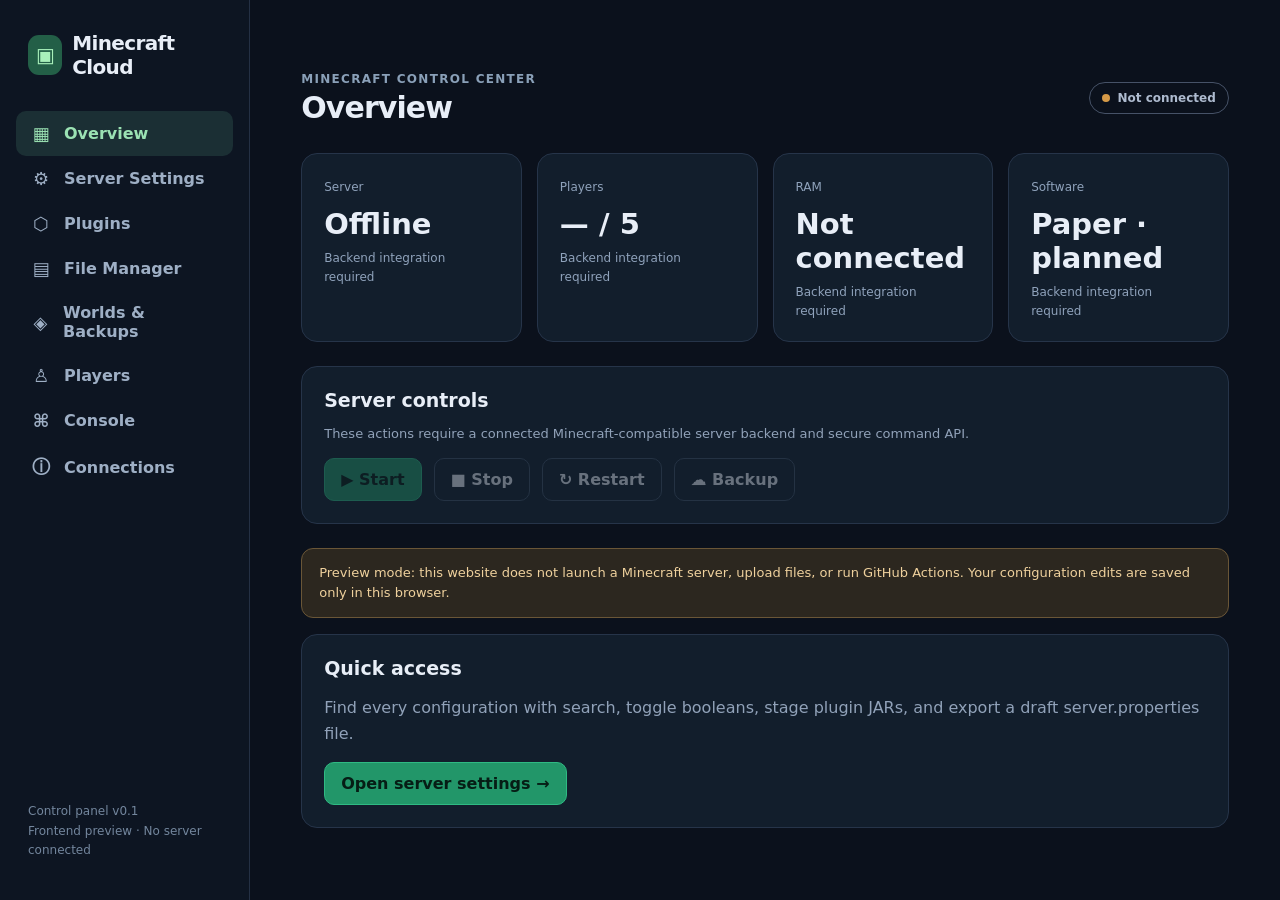
==== index.html @ 3f417384 "Build first Cloudflare Pages Minecraft control panel preview" ====
<!doctype html>
<html lang="en"><head><meta charset="UTF-8"><meta name="viewport" content="width=device-width, initial-scale=1">
<meta name="theme-color" content="#0b111c"><title>Minecraft Cloud — Control Panel</title>
<style>
:root{font-family:Inter,ui-sans-serif,system-ui,-apple-system,Segoe UI,sans-serif;color:#e8eef7;background:#0b111c;color-scheme:dark}
*{box-sizing:border-box}body{margin:0}button,input,select,textarea{font:inherit}button{cursor:pointer}button:disabled{opacity:.4;cursor:not-allowed}
.shell{display:grid;grid-template-columns:250px 1fr;min-height:100vh}.sidebar{background:#0d1522;border-right:1px solid #243044;padding:25px 16px;display:flex;flex-direction:column;gap:10px;position:sticky;top:0;height:100vh}
.brand{font-size:20px;font-weight:800;letter-spacing:-.65px;padding:6px 12px 22px;display:flex;gap:10px;align-items:center}.brand .cube{background:#235f47;color:#a8f0ba;padding:8px;border-radius:11px}
.nav{width:100%;border:0;background:transparent;color:#9eafc5;padding:12px 14px;text-align:left;border-radius:10px;font-weight:600;display:flex;align-items:center;gap:12px}
.nav:hover,.nav.active{background:#1b2f34;color:#9be2b3}.nav .ico{font-size:18px;width:22px;text-align:center}.navfoot{margin-top:auto;padding:15px 12px;color:#73869d;font-size:12px;line-height:1.6}
main{min-width:0;padding:32px clamp(18px,4vw,56px);max-width:1520px;width:100%;margin:auto}
.top{display:flex;align-items:center;justify-content:space-between;gap:14px;margin-bottom:28px;flex-wrap:wrap}.eyebrow{color:#8aa0b8;font-size:12px;text-transform:uppercase;letter-spacing:1.3px;font-weight:800}h1{font-size:30px;margin:4px 0 0;letter-spacing:-.9px}h2{font-size:19px;margin:0 0 12px}p{line-height:1.6}.muted{color:#91a2b9}.small{font-size:13px}.badge{display:inline-flex;border:1px solid #465267;color:#aebbcf;padding:8px 12px;border-radius:999px;font-weight:750;font-size:12px;gap:7px;align-items:center}.badge .dot{width:8px;height:8px;border-radius:50%;background:#d69a47}
.panel{background:#121e2c;border:1px solid #263449;border-radius:16px;padding:22px}.grid{display:grid;grid-template-columns:repeat(4,minmax(0,1fr));gap:15px}.grid.two{grid-template-columns:repeat(2,minmax(0,1fr))}.stat{padding:22px}.stat b{font-size:29px;display:block;margin:12px 0 6px}.stat span{font-size:12px;color:#8fa2bb}.section{margin:24px 0}.flex{display:flex;gap:12px;align-items:center;flex-wrap:wrap}.between{justify-content:space-between}
.btn{border:1px solid #405066;background:#26374a;color:#e8eef7;padding:11px 16px;border-radius:10px;font-weight:750}.btn:hover:not(:disabled){filter:brightness(1.16)}.btn.primary{background:#229669;border-color:#2fba83;color:#061d15}.btn.danger{background:#4c2933;border-color:#7c3b48;color:#ffb6c3}.btn.outline{background:transparent}.search,input[type=text],input[type=number],select,textarea{width:100%;background:#0d1724;color:#e6edf7;border:1px solid #35445a;border-radius:10px;padding:11px 13px;outline:none}.search:focus,input:focus,textarea:focus,select:focus{border-color:#55b995}.search{max-width:500px}.toolbar{display:flex;justify-content:space-between;gap:12px;align-items:center;flex-wrap:wrap;margin:20px 0}.rowsetting{display:flex;gap:20px;align-items:center;justify-content:space-between;padding:16px 0;border-bottom:1px solid #263449}.rowsetting:last-child{border-bottom:0}.rowsetting strong{font-size:14px}.rowsetting code{display:block;color:#7890a8;font-size:11px;margin-top:4px;overflow-wrap:anywhere}.rowsetting .desc{color:#9badc2;font-size:12px;margin-top:5px}.control{width:155px;flex-shrink:0}.switch{width:48px;height:28px;background:#485569;border:0;border-radius:30px;padding:4px;display:flex;align-items:center;transition:.15s}.switch:after{content:"";width:20px;height:20px;border-radius:50%;background:white;transition:transform .15s}.switch.on{background:#248e67}.switch.on:after{transform:translateX(20px)}
.tabs{display:flex;flex-wrap:wrap;gap:8px;margin:16px 0}.tab{border:1px solid #34455a;border-radius:9px;background:transparent;color:#9cb0c7;padding:9px 12px}.tab.active{background:#254c41;border-color:#478f71;color:#c5ffdb}
.notice{border:1px solid #6a5637;background:#2c271f;border-radius:12px;color:#efd19d;padding:14px 17px;font-size:13px;line-height:1.55;margin:16px 0}.drop{border:2px dashed #476477;border-radius:15px;text-align:center;padding:45px 20px;background:#101e2d;cursor:pointer}.drop.drag{background:#1c413a;border-color:#55c691}.drop h2{margin:0}.filetable{width:100%;border-collapse:collapse}.filetable td,.filetable th{padding:14px 9px;border-bottom:1px solid #263449;text-align:left;font-size:13px}.filetable th{color:#8b9eb7;font-size:12px}.tag{font-size:11px;border:1px solid #3c5362;padding:5px 8px;border-radius:7px;color:#a5bccf}
.console{min-height:250px;background:#080e16;border:1px solid #29374d;border-radius:10px;color:#92daa7;padding:18px;white-space:pre-wrap;font:12px/1.7 ui-monospace,Consolas,monospace}.empty{padding:32px;text-align:center;color:#99aabe}.hidden{display:none!important}.toast{position:fixed;bottom:22px;right:22px;padding:13px 18px;background:#223a32;border:1px solid #528f75;border-radius:11px;color:#e6fff0;box-shadow:0 10px 30px #0008;z-index:5}.tiny{font-size:11px;color:#8497ae}.progress{height:5px;background:#293748;border-radius:10px;overflow:hidden}.progress>div{height:100%;background:#43b787;width:45%}
@media(max-width:1000px){.grid{grid-template-columns:repeat(2,1fr)}}@media(max-width:720px){.shell{display:block}.sidebar{position:static;height:auto;padding:10px}.brand{padding:8px}.navs{display:flex;overflow:auto;gap:3px}.nav{width:auto;white-space:nowrap;padding:9px 11px;font-size:12px}.navfoot{display:none}main{padding:20px 14px}.grid{grid-template-columns:1fr 1fr}.rowsetting{align-items:flex-start}.control{width:115px}h1{font-size:25px}}
</style></head><body>
<div class="shell"><aside class="sidebar">
<div class="brand"><span class="cube">▣</span>Minecraft Cloud</div>
<div class="navs" id="nav"></div><div class="navfoot">Control panel v0.1<br>Frontend preview · No server connected</div>
</aside><main>
<div class="top"><div><div class="eyebrow">Minecraft Control Center</div><h1 id="pageTitle">Overview</h1></div><span class="badge"><span class="dot"></span> Not connected</span></div>
<div id="page"></div></main></div><div id="toast" class="toast hidden" role="status"></div>
<script>
"use strict";
const menu=[["overview","▦","Overview"],["settings","⚙","Server Settings"],["plugins","⬡","Plugins"],["files","▤","File Manager"],["worlds","◈","Worlds & Backups"],["players","♙","Players"],["console","⌘","Console"],["about","ⓘ","Connections"]];
const sections=["All","General","Gameplay","World","Network","Paper"];
const schema=[
["motd","Server MOTD","General","text","A Minecraft Server","Message shown in the multiplayer list"],
["max-players","Maximum players","General","number",5,"Maximum simultaneous players",1,100],
["difficulty","Difficulty","Gameplay","select","normal","World difficulty",["peaceful","easy","normal","hard"]],
["gamemode","Default gamemode","Gameplay","select","survival","Default game mode",["survival","creative","adventure","spectator"]],
["pvp","Enable PvP","Gameplay","bool",true,"Allow players to damage each other"],
["allow-flight","Allow flight","Gameplay","bool",false,"Allow flying players without kick"],
["white-list","Whitelist","Gameplay","bool",true,"Only permitted players can join"],
["enforce-whitelist","Enforce whitelist","Gameplay","bool",true,"Kick non-whitelisted players"],
["online-mode","Online mode","Network","bool",true,"Authenticate Minecraft accounts; keep enabled"],
["server-port","Server port","Network","number",25565,"Local Minecraft TCP port",1,65535],
["enable-command-block","Command blocks","Gameplay","bool",false,"Allow command blocks"],
["spawn-protection","Spawn protection","World","number",16,"Protected radius around spawn",0,256],
["view-distance","View distance","World","number",10,"Server chunk view distance",2,32],
["simulation-distance","Simulation distance","World","number",6,"Server simulation distance",2,32],
["max-world-size","Maximum world size","World","number",29999984,"World border limit",1,29999984],
["allow-nether","Allow Nether","World","bool",true,"Enable Nether dimension"],
["spawn-monsters","Spawn monsters","World","bool",true,"Allow hostile mob spawning"],
["spawn-animals","Spawn animals","World","bool",true,"Allow animal spawning"],
["spawn-npcs","Spawn NPCs","World","bool",true,"Allow villager and NPC spawning"],
["hardcore","Hardcore mode","Gameplay","bool",false,"Hardcore world behavior"],
["force-gamemode","Force default gamemode","Gameplay","bool",false,"Force gamemode on join"],
["player-idle-timeout","Idle kick time (minutes)","General","number",0,"0 means disabled",0,1440],
["enable-rcon","Enable RCON","Network","bool",false,"Requires a strong password and secure networking"],
["allow-headless-pistons","Allow headless pistons","Paper","bool",false,"Planned Paper configuration; exact key depends on selected Paper version"]
];
const defaults=Object.fromEntries(schema.map(x=>[x[0],x[4]]));
const safeLoad=()=>{try{return JSON.parse(localStorage.getItem("mccloud-settings")||"{}")}catch{return {}}};
let settings={...defaults,...safeLoad()}, tab="overview", category="All", search="", plugins=[], uploaded=[], pendingFiles=[];
function escapeHtml(v){return String(v).replace(/[&<>"']/g,c=>({"&":"&amp;","<":"&lt;",">":"&gt;",'"':"&quot;","'":"&#39;"}[c]))}
function toast(message){const n=document.getElementById("toast");n.textContent=message;n.classList.remove("hidden");clearTimeout(window.toastTimer);window.toastTimer=setTimeout(()=>n.classList.add("hidden"),3500)}
function persist(){localStorage.setItem("mccloud-settings",JSON.stringify(settings))}
function button(label,handler,cls=""){const b=document.createElement("button");b.className="btn "+cls;b.textContent=label;b.addEventListener("click",handler);return b}
function init(){document.getElementById("nav").innerHTML=menu.map(([id,icon,label])=>'<button class="nav" data-nav="'+id+'"><span class="ico">'+icon+'</span>'+label+'</button>').join("");document.getElementById("nav").addEventListener("click",e=>{const b=e.target.closest("[data-nav]");if(b){tab=b.dataset.nav;render()}});render()}
function render(){document.getElementById("pageTitle").textContent=menu.find(x=>x[0]===tab)[2];document.querySelectorAll(".nav").forEach(n=>n.classList.toggle("active",n.dataset.nav===tab));const p=document.getElementById("page");p.innerHTML="";({overview,settingsPage,pluginsPage,filesPage,worldsPage,playersPage,consolePage,aboutPage})[({overview:"overview",settings:"settingsPage",plugins:"pluginsPage",files:"filesPage",worlds:"worldsPage",players:"playersPage",console:"consolePage",about:"aboutPage"})[tab]](p)}
function element(tag,cls,text){const n=document.createElement(tag);if(cls)n.className=cls;if(text!==undefined)n.textContent=text;return n}
function addNotice(parent,message){parent.append(element("div","notice",message))}
function overview(p){const cards=element("div","grid");[["Server","Offline"],["Players","— / "+settings["max-players"]],["RAM","Not connected"],["Software","Paper · planned"]].forEach(([a,b])=>{const n=element("div","panel stat");n.innerHTML='<span>'+a+'</span><b>'+escapeHtml(b)+'</b><span>Backend integration required</span>';cards.append(n)});p.append(cards);
const sec=element("div","panel section");sec.innerHTML='<h2>Server controls</h2><p class="muted small">These actions require a connected Minecraft-compatible server backend and secure command API.</p>';const controls=element("div","flex");["▶ Start","■ Stop","↻ Restart","☁ Backup"].forEach(x=>{const b=button(x,()=>{},x.includes("Start")?"primary":"outline");b.disabled=true;b.title="Backend not connected";controls.append(b)});sec.append(controls);p.append(sec);addNotice(p,"Preview mode: this website does not launch a Minecraft server, upload files, or run GitHub Actions. Your configuration edits are saved only in this browser.");const links=element("div","panel");links.innerHTML='<h2>Quick access</h2><p class="muted">Find every configuration with search, toggle booleans, stage plugin JARs, and export a draft server.properties file.</p>';const b=button("Open server settings →",()=>{tab="settings";render()},"primary");links.append(b);p.append(links)}
function settingsPage(p){const info=element("p","muted small","Edit settings using switches, inputs and dropdowns. Changes are local drafts until the server backend is connected. Paper options are placeholders until version-specific schema support is added.");p.append(info);
const bar=element("div","toolbar");const s=element("input","search");s.placeholder="Search all settings (e.g. piston, PvP, distance)...";s.value=search;s.setAttribute("aria-label","Search settings");s.oninput=()=>{search=s.value;drawRows()};bar.append(s);bar.append(button("Export server.properties",exportProperties,"primary"));p.append(bar);
const cat=element("div","tabs");sections.forEach(x=>{const b=element("button","tab"+(x===category?" active":""),x);b.onclick=()=>{category=x;render()};cat.append(b)});p.append(cat);
const list=element("div","panel");list.id="settingsList";p.append(list);drawRows();
const actions=element("div","flex section");actions.append(button("Reset to defaults",()=>{if(confirm("Reset all local draft settings to defaults?")){settings={...defaults};persist();render();toast("Draft settings reset")}},"outline"));actions.append(button("Download JSON draft",()=>download("minecraft-settings-draft.json",JSON.stringify(settings,null,2),"application/json"),"outline"));p.append(actions)}
function drawRows(){const root=document.getElementById("settingsList");if(!root)return;root.innerHTML="";const values=schema.filter(x=>(category==="All"||x[2]===category)&&[x[0],x[1],x[5]].join(" ").toLowerCase().includes(search.toLowerCase()));if(!values.length){root.append(element("div","empty","No matching settings"));return}
for(const x of values){const [key,label,group,type,,description]=x;const row=element("div","rowsetting");const left=element("div","");left.innerHTML='<strong>'+escapeHtml(label)+'</strong><code>'+escapeHtml(key)+'</code><div class="desc">'+escapeHtml(description)+'</div>';row.append(left);const ctl=element("div","control");let el;if(type==="bool"){el=element("button","switch"+(settings[key]?" on":""));el.setAttribute("role","switch");el.setAttribute("aria-checked",String(!!settings[key]));el.setAttribute("aria-label",label);el.onclick=()=>{settings[key]=!settings[key];persist();el.classList.toggle("on",settings[key]);el.setAttribute("aria-checked",String(settings[key]))}}else if(type==="select"){el=element("select");x[6].forEach(value=>{const opt=element("option","",value);opt.value=value;el.append(opt)});el.value=settings[key];el.onchange=()=>{settings[key]=el.value;persist()}}else{el=element("input");el.type=type==="number"?"number":"text";el.value=settings[key];if(type==="number"){el.min=x[6];el.max=x[7]}el.onchange=()=>{const value=type==="number"?Number(el.value):el.value;if(type==="number"&&(!Number.isFinite(value)||value<x[6]||value>x[7])){toast("Value must be between "+x[6]+" and "+x[7]);el.value=settings[key];return}settings[key]=value;persist()}}ctl.append(el);row.append(ctl);root.append(row)}}
function exportProperties(){const lines=["# Minecraft Cloud local draft — not automatically applied","# Paper-specific settings must be configured in Paper YAML files.",""];for(const x of schema){if(x[2]==="Paper")continue;lines.push(x[0]+"="+settings[x[0]])}download("server.properties",lines.join("\n"),"text/plain");toast("Downloaded server.properties draft")}
function download(name,content,type){const blob=new Blob([content],{type}),a=document.createElement("a"),u=URL.createObjectURL(blob);a.href=u;a.download=name;a.click();setTimeout(()=>URL.revokeObjectURL(u),1000)}
function pluginsPage(p){addNotice(p,"Plugin files are not uploaded yet. This page validates and stages filenames locally for the future secure upload API. No plugin will run on the server.");const drop=element("div","drop");drop.innerHTML='<h2>⬆ Drag & drop plugin JARs</h2><p class="muted">or click to select .jar files · files stay on your device</p>';const input=element("input","hidden");input.type="file";input.accept=".jar";input.multiple;drop.append(input);drop.onclick=()=>input.click();drop.ondragover=e=>{e.preventDefault();drop.classList.add("drag")};drop.ondragleave=()=>drop.classList.remove("drag");drop.ondrop=e=>{e.preventDefault();drop.classList.remove("drag");stage(e.dataTransfer.files)};input.onchange=()=>stage(input.files);p.append(drop);const box=element("div","panel section");box.id="pluginList";p.append(box);drawPlugins()}
function stage(files){for(const f of files){if(!f.name.toLowerCase().endsWith(".jar")){toast("Only .jar plugins are supported");continue}if(!plugins.includes(f.name))plugins.push(f.name)}drawPlugins();toast("Selected locally; no file was uploaded")}
function drawPlugins(){const box=document.getElementById("pluginList");if(!box)return;box.innerHTML="<h2>Staged plugins ("+plugins.length+")</h2>";if(!plugins.length){box.append(element("p","muted","No plugin files selected."));return}const table=element("table","filetable");plugins.forEach(name=>{const tr=element("tr");const td=element("td","",name),status=element("td");status.append(element("span","tag","Not uploaded"));const act=element("td");act.append(button("Remove",()=>{plugins=plugins.filter(x=>x!==name);drawPlugins()},"outline"));tr.append(td,status,act);table.append(tr)});box.append(table)}
function filesPage(p){addNotice(p,"File manager preview. Remote file listing, editing, and uploads will be enabled only after a secure backend is connected.");const box=element("div","panel");box.innerHTML='<h2>Planned server files</h2><table class="filetable"><thead><tr><th>Name</th><th>Type</th><th>Status</th></tr></thead><tbody><tr><td>server.properties</td><td>Configuration</td><td>Local draft available</td></tr><tr><td>paper-global.yml</td><td>Paper YAML</td><td>Not connected</td></tr><tr><td>paper-world-defaults.yml</td><td>Paper YAML</td><td>Not connected</td></tr><tr><td>plugins/</td><td>Folder</td><td>Not connected</td></tr><tr><td>world/</td><td>Folder</td><td>Not connected</td></tr></tbody></table>';p.append(box);p.append(button("Download settings draft",exportProperties,"primary"))}
function worldsPage(p){addNotice(p,"The Google Drive folders exist, but this website is not yet authorized to read or write them. Do not paste API tokens into the browser.");const b=element("div","grid two");for(const [title,desc] of [["World manager","Browse, import, export, and restore worlds after backend integration."],["Backup manager","Create versioned snapshots, verify checksums, and restore selected backups."]]){const card=element("div","panel");card.innerHTML='<h2>'+title+'</h2><p class="muted">'+desc+'</p><span class="tag">Backend required</span>';b.append(card)}p.append(b)}
function playersPage(p){addNotice(p,"Online player list, whitelist edits, bans, and operator permissions require the running server agent.");const card=element("div","panel");card.innerHTML='<h2>Player management</h2><p class="muted">Online players: unavailable</p><p class="muted">Whitelist: '+(settings["white-list"]?"Enabled (draft)":"Disabled (draft)")+'</p><p class="tiny">Keep online-mode enabled and restrict admin access.</p>';p.append(card)}
function consolePage(p){addNotice(p,"Live logs and console commands are unavailable until the server agent is connected. No commands typed here will execute.");p.append(element("pre","console","[preview] Minecraft Cloud dashboard ready.\n[preview] No server backend configured.\n[preview] Start/Stop and RCON disabled."));const form=element("div","toolbar"),inp=element("input","search");inp.placeholder="Server commands unavailable";inp.disabled=true;form.append(inp);const send=button("Send",()=>{},"primary");send.disabled=true;form.append(send);p.append(form)}
function aboutPage(p){const box=element("div","panel");box.innerHTML='<h2>Integration status</h2><table class="filetable"><tbody><tr><td>GitHub</td><td>Repository connected to Pages by owner</td></tr><tr><td>Cloudflare Pages</td><td>Frontend deployment target</td></tr><tr><td>Google Drive</td><td>Folders created; API integration pending</td></tr><tr><td>Playit.gg</td><td>Account created; server agent pending</td></tr><tr><td>Minecraft compute</td><td>Not configured</td></tr></tbody></table><p class="muted small">Configuration values are stored in this browser using localStorage. They are not synchronized to GitHub, Drive, or Minecraft.</p>';p.append(box);addNotice(p,"Security: never place GitHub, Google OAuth, or Playit credentials in frontend JavaScript. Configure secrets only in a trusted server-side backend.")}
init();
</script></body></html>
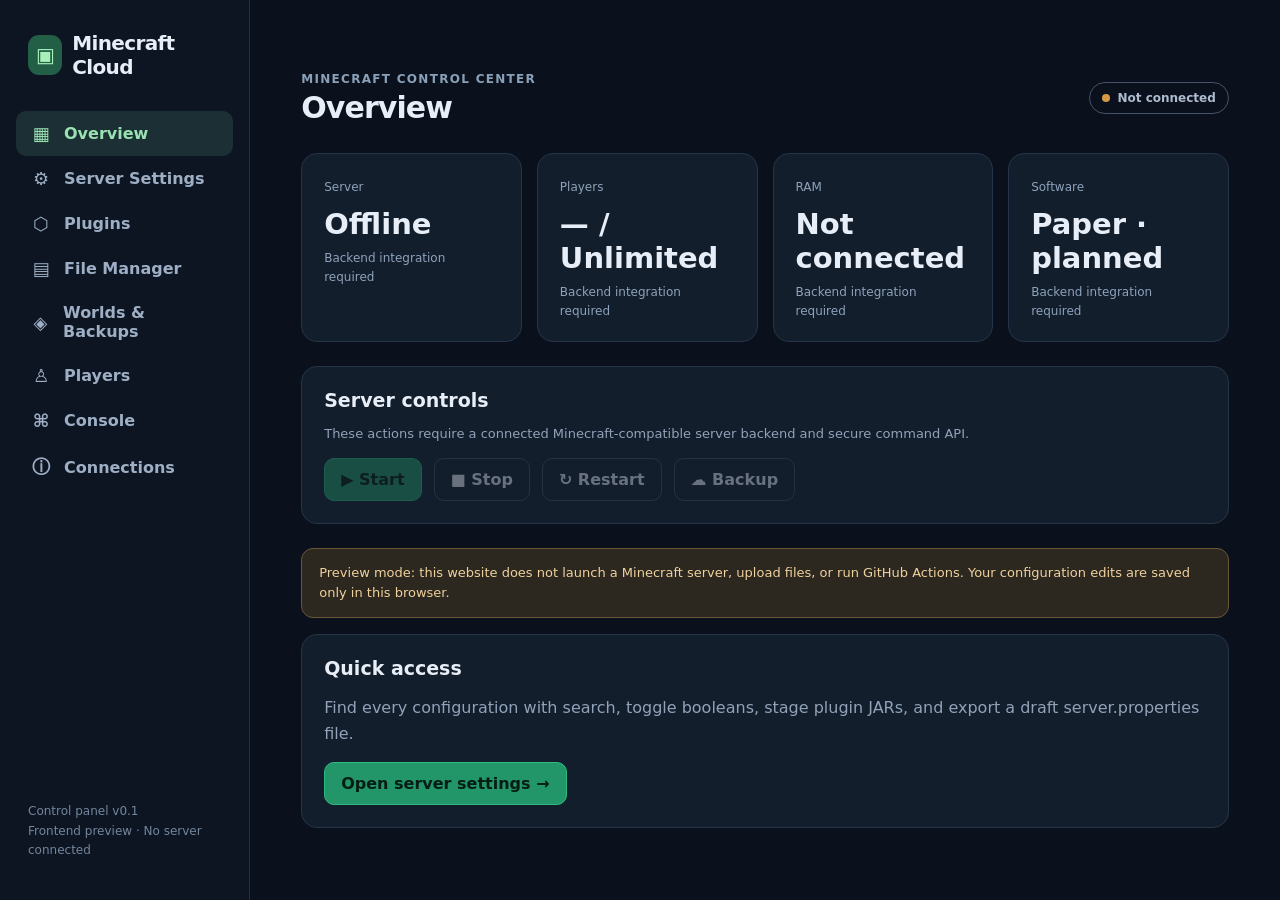
==== commit 256b92c2: "Remove five-player default and expose effectively unlimited player slots" ====
--- a/index.html
+++ b/index.html
@@ -29,7 +29,7 @@
 const sections=["All","General","Gameplay","World","Network","Paper"];
 const schema=[
 ["motd","Server MOTD","General","text","A Minecraft Server","Message shown in the multiplayer list"],
-["max-players","Maximum players","General","number",5,"Maximum simultaneous players",1,100],
+["max-players","Player slot limit","General","number",1000000,"High default cap; actual capacity depends on CPU/RAM/network",1,2147483647],
 ["difficulty","Difficulty","Gameplay","select","normal","World difficulty",["peaceful","easy","normal","hard"]],
 ["gamemode","Default gamemode","Gameplay","select","survival","Default game mode",["survival","creative","adventure","spectator"]],
 ["pvp","Enable PvP","Gameplay","bool",true,"Allow players to damage each other"],
@@ -56,6 +56,8 @@
 const defaults=Object.fromEntries(schema.map(x=>[x[0],x[4]]));
 const safeLoad=()=>{try{return JSON.parse(localStorage.getItem("mccloud-settings")||"{}")}catch{return {}}};
 let settings={...defaults,...safeLoad()}, tab="overview", category="All", search="", plugins=[], uploaded=[], pendingFiles=[];
+if(settings["max-players"]===5&&!localStorage.getItem("mccloud-player-limit-v2")){settings["max-players"]=1000000;localStorage.setItem("mccloud-settings",JSON.stringify(settings))}
+localStorage.setItem("mccloud-player-limit-v2","1");
 function escapeHtml(v){return String(v).replace(/[&<>"']/g,c=>({"&":"&amp;","<":"&lt;",">":"&gt;",'"':"&quot;","'":"&#39;"}[c]))}
 function toast(message){const n=document.getElementById("toast");n.textContent=message;n.classList.remove("hidden");clearTimeout(window.toastTimer);window.toastTimer=setTimeout(()=>n.classList.add("hidden"),3500)}
 function persist(){localStorage.setItem("mccloud-settings",JSON.stringify(settings))}
@@ -64,11 +66,12 @@
 function render(){document.getElementById("pageTitle").textContent=menu.find(x=>x[0]===tab)[2];document.querySelectorAll(".nav").forEach(n=>n.classList.toggle("active",n.dataset.nav===tab));const p=document.getElementById("page");p.innerHTML="";({overview,settingsPage,pluginsPage,filesPage,worldsPage,playersPage,consolePage,aboutPage})[({overview:"overview",settings:"settingsPage",plugins:"pluginsPage",files:"filesPage",worlds:"worldsPage",players:"playersPage",console:"consolePage",about:"aboutPage"})[tab]](p)}
 function element(tag,cls,text){const n=document.createElement(tag);if(cls)n.className=cls;if(text!==undefined)n.textContent=text;return n}
 function addNotice(parent,message){parent.append(element("div","notice",message))}
-function overview(p){const cards=element("div","grid");[["Server","Offline"],["Players","— / "+settings["max-players"]],["RAM","Not connected"],["Software","Paper · planned"]].forEach(([a,b])=>{const n=element("div","panel stat");n.innerHTML='<span>'+a+'</span><b>'+escapeHtml(b)+'</b><span>Backend integration required</span>';cards.append(n)});p.append(cards);
+function overview(p){const cards=element("div","grid");[["Server","Offline"],["Players","— / "+(settings["max-players"]>=1000000?"Unlimited":settings["max-players"])],["RAM","Not connected"],["Software","Paper · planned"]].forEach(([a,b])=>{const n=element("div","panel stat");n.innerHTML='<span>'+a+'</span><b>'+escapeHtml(b)+'</b><span>Backend integration required</span>';cards.append(n)});p.append(cards);
 const sec=element("div","panel section");sec.innerHTML='<h2>Server controls</h2><p class="muted small">These actions require a connected Minecraft-compatible server backend and secure command API.</p>';const controls=element("div","flex");["▶ Start","■ Stop","↻ Restart","☁ Backup"].forEach(x=>{const b=button(x,()=>{},x.includes("Start")?"primary":"outline");b.disabled=true;b.title="Backend not connected";controls.append(b)});sec.append(controls);p.append(sec);addNotice(p,"Preview mode: this website does not launch a Minecraft server, upload files, or run GitHub Actions. Your configuration edits are saved only in this browser.");const links=element("div","panel");links.innerHTML='<h2>Quick access</h2><p class="muted">Find every configuration with search, toggle booleans, stage plugin JARs, and export a draft server.properties file.</p>';const b=button("Open server settings →",()=>{tab="settings";render()},"primary");links.append(b);p.append(links)}
 function settingsPage(p){const info=element("p","muted small","Edit settings using switches, inputs and dropdowns. Changes are local drafts until the server backend is connected. Paper options are placeholders until version-specific schema support is added.");p.append(info);
 const bar=element("div","toolbar");const s=element("input","search");s.placeholder="Search all settings (e.g. piston, PvP, distance)...";s.value=search;s.setAttribute("aria-label","Search settings");s.oninput=()=>{search=s.value;drawRows()};bar.append(s);bar.append(button("Export server.properties",exportProperties,"primary"));p.append(bar);
 const cat=element("div","tabs");sections.forEach(x=>{const b=element("button","tab"+(x===category?" active":""),x);b.onclick=()=>{category=x;render()};cat.append(b)});p.append(cat);
+const slotHelp=element("div","notice","Player slots: 1,000,000 is treated as effectively unlimited in the dashboard. This is a high numeric cap, not a promise of unlimited server performance.");p.append(slotHelp);
 const list=element("div","panel");list.id="settingsList";p.append(list);drawRows();
 const actions=element("div","flex section");actions.append(button("Reset to defaults",()=>{if(confirm("Reset all local draft settings to defaults?")){settings={...defaults};persist();render();toast("Draft settings reset")}},"outline"));actions.append(button("Download JSON draft",()=>download("minecraft-settings-draft.json",JSON.stringify(settings,null,2),"application/json"),"outline"));p.append(actions)}
 function drawRows(){const root=document.getElementById("settingsList");if(!root)return;root.innerHTML="";const values=schema.filter(x=>(category==="All"||x[2]===category)&&[x[0],x[1],x[5]].join(" ").toLowerCase().includes(search.toLowerCase()));if(!values.length){root.append(element("div","empty","No matching settings"));return}
